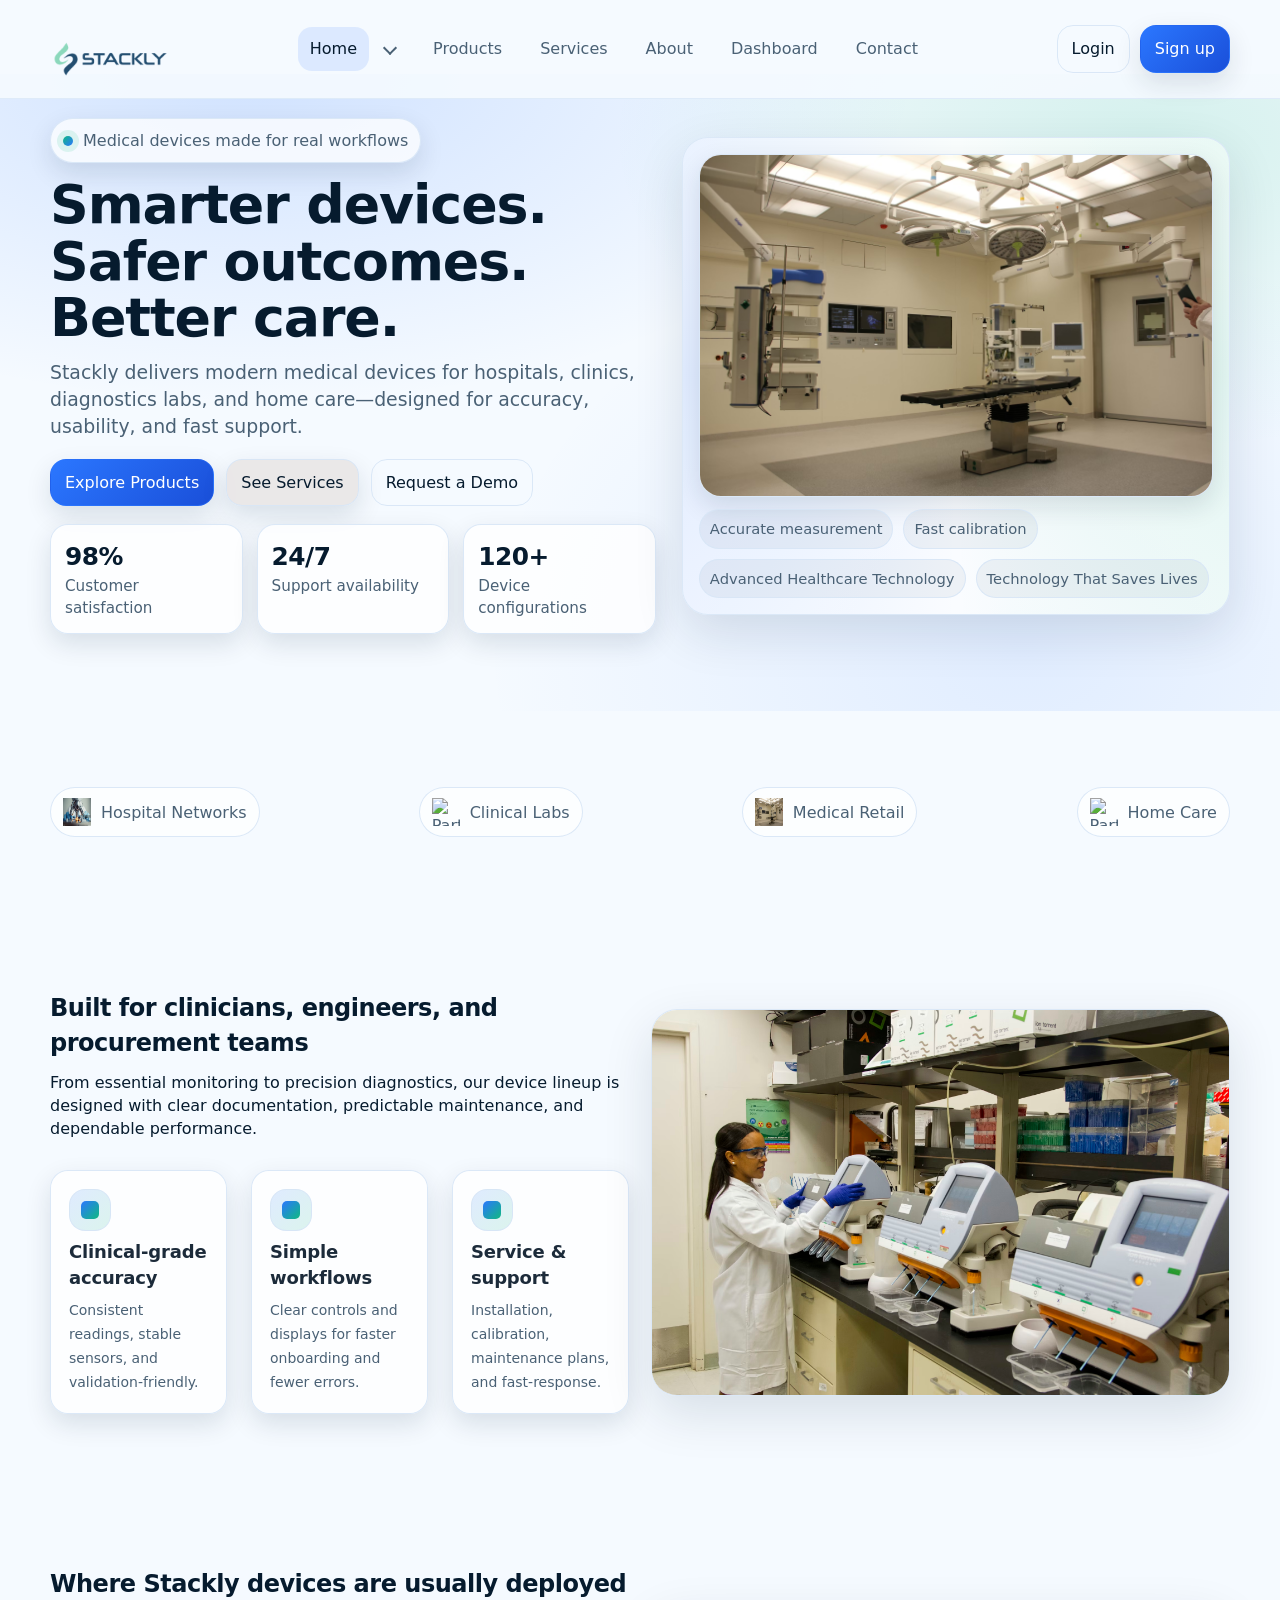
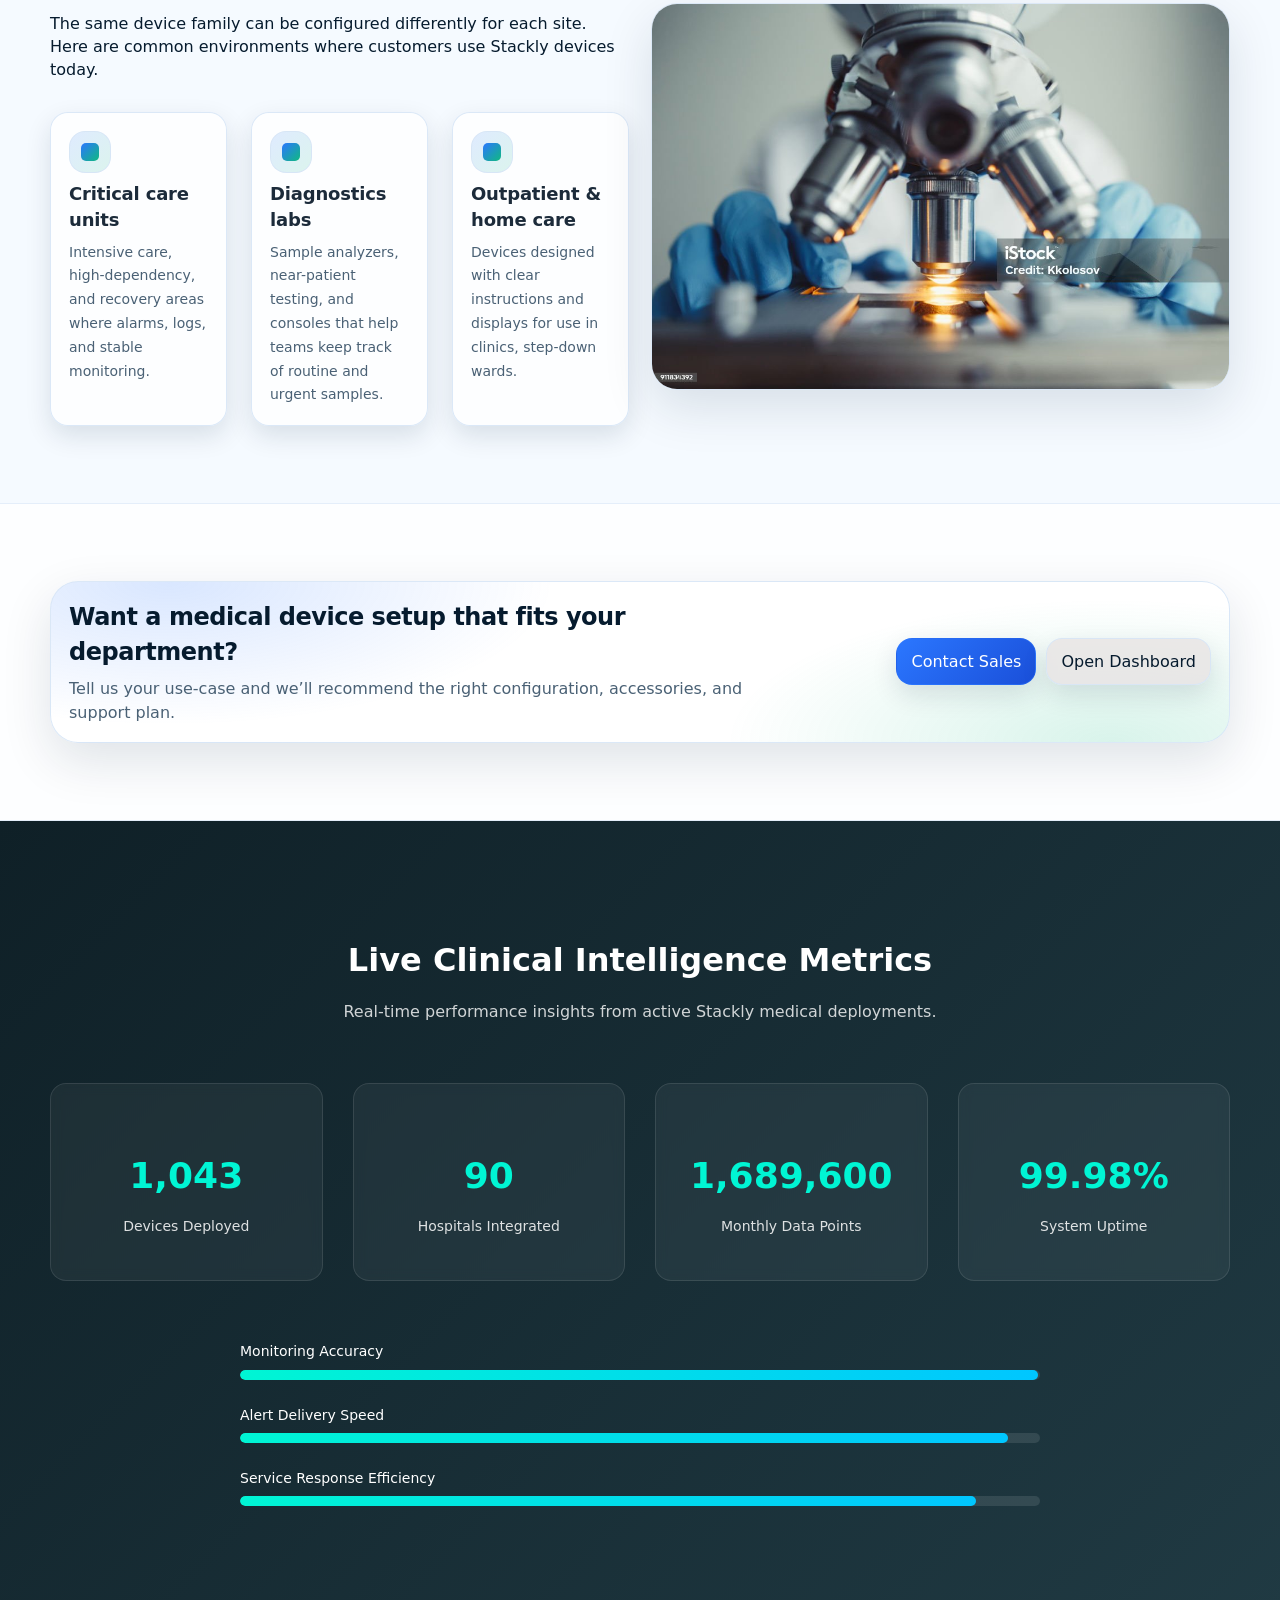
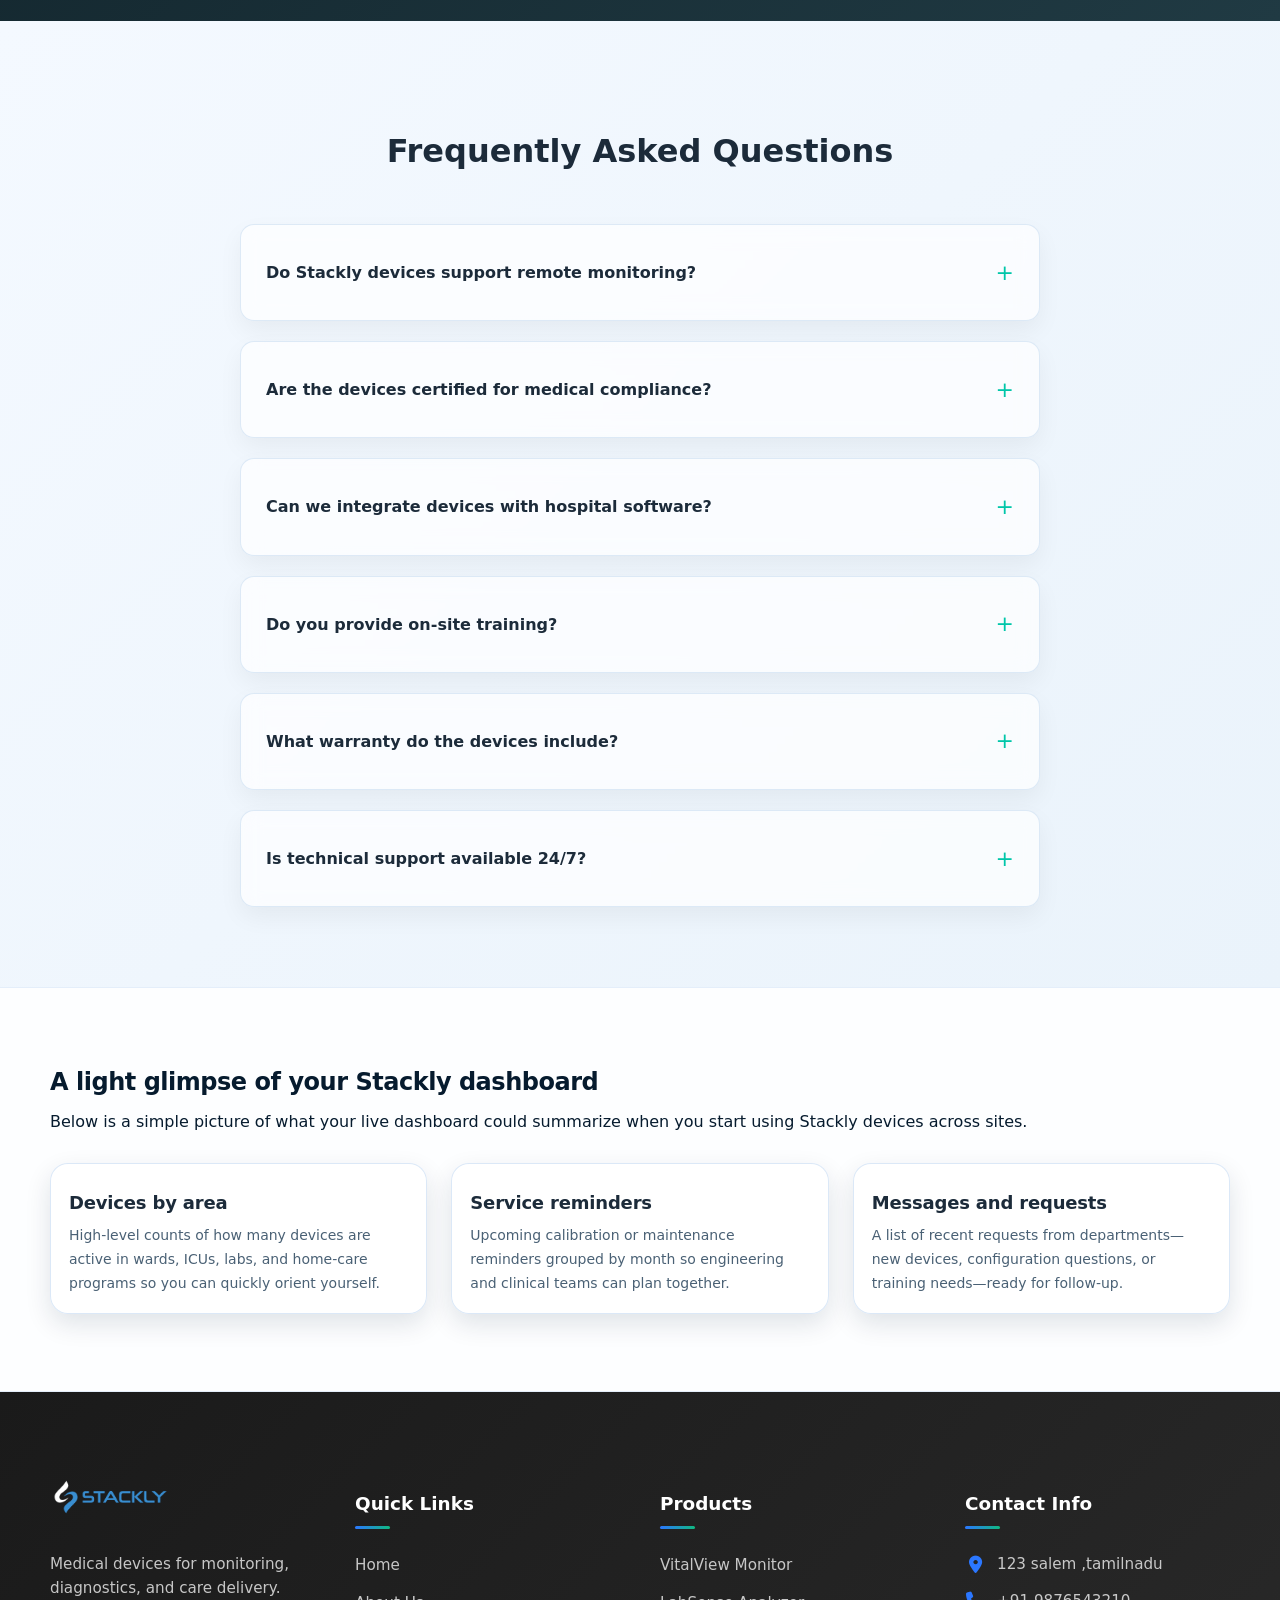
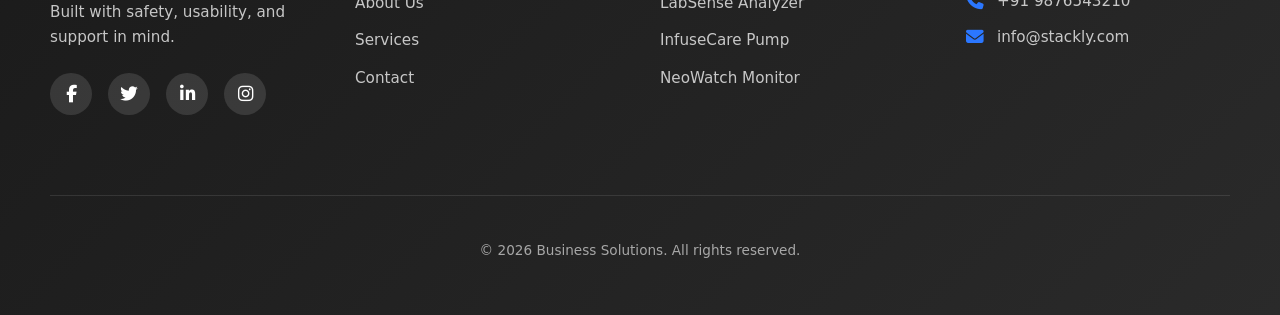
==== index.html @ 5d465661 "first commit" ====
<!doctype html>
<html lang="en">
  <head>
    <meta charset="utf-8" />
    <meta name="viewport" content="width=device-width, initial-scale=1" />
    <title>Stackly Medical Devices | Home</title>
    <meta name="description" content="Stackly builds modern medical devices and supports hospitals, clinics, and labs with reliable products and services." />
    <link rel="stylesheet" href="https://cdnjs.cloudflare.com/ajax/libs/font-awesome/6.4.0/css/all.min.css" />
    <link rel="stylesheet" href="home.css" />
  </head>
  <body>
    <!-- ===== STACKLY MEDICAL LOADER ===== -->
<div id="loader">
  <div class="loader-wrapper">

    <div class="medical-cross">
      <div class="cross-vertical"></div>
      <div class="cross-horizontal"></div>
    </div>

    <svg class="ecg" viewBox="0 0 200 50">
      <polyline 
        fill="none" 
        stroke="#00f5d4" 
        stroke-width="3"
        points="0,25 20,25 30,10 40,40 50,25 70,25 80,15 90,35 100,25 200,25"/>
    </svg>

    <h1 class="brand">
      Stackly <span>Medical Device</span>
    </h1>

    <div class="loading-text">Initializing System...</div>

  </div>
</div>
    <header class="topbar">
      <div class="container">
        <nav class="nav" aria-label="Primary">
          <a class="brand" href="index.html">
              <img src="assets/stack logo.png" alt="Company Logo" class="logo">
           
          </a>

          <button id="navToggle" class="nav-toggle" aria-expanded="false" aria-controls="menu">
            Menu
          </button>

          <div id="menu" class="menu" data-open="false">
            <div id="homeDropdown" class="dropdown" data-open="false">
              <a href="index.html" data-navlink="true">Home</a>
              <button id="homeDropdownBtn" type="button" aria-haspopup="true" aria-expanded="false">
                <span class="caret" aria-hidden="true"></span>
              </button>
              <div class="dropdown-panel" role="menu" aria-label="Home menu">
                <a role="menuitem" href="home.html" data-navlink="true">Home2</a>
              </div>
            </div>

            <a href="products.html" data-navlink="true">Products</a>
            <a href="services.html" data-navlink="true">Services</a>
            <a href="about.html" data-navlink="true">About</a>
            <a href="dash.html" data-navlink="true">Dashboard</a>
            <a href="contact.html" data-navlink="true">Contact</a>
            <a href="login.html" class="auth-link" data-navlink="true">Login</a>
            <a href="signup.html" class="auth-link" data-navlink="true">Sign up</a>
          </div>

          <div class="nav-actions">
            <a class="btn btn-ghost" href="login.html">Login</a>
            <a class="btn btn-primary" href="signup.html">Sign up</a>
          </div>
        </nav>
      </div>
    </header>

    <main>
      <section class="hero">
        <div class="container">
          <div class="hero-inner">
            <div class="reveal">
              <div class="kicker">
                <span class="dot" aria-hidden="true"></span>
                <span>Medical devices made for real workflows</span>
              </div>
              <h1 class="h1">Smarter devices. Safer outcomes. Better care.</h1>
              <p class="lead">
                Stackly delivers modern medical devices for hospitals, clinics, diagnostics labs, and home care—designed for accuracy,
                usability, and fast support.
              </p>
              <div class="hero-cta">
                <a class="btn btn-primary" href="products.html">Explore Products</a>
                <a class="btn" href="services.html">See Services</a>
                <a class="btn btn-ghost" href="contact.html">Request a Demo</a>
              </div>

              <div class="stats">
                <div class="stat reveal">
                  <div class="num" data-count="98" data-suffix="%">0%</div>
                  <div class="lbl">Customer satisfaction</div>
                </div>
                <div class="stat reveal">
                  <div class="num" data-count="24" data-suffix="/7">0/7</div>
                  <div class="lbl">Support availability</div>
                </div>
                <div class="stat reveal">
                  <div class="num" data-count="120" data-suffix="+">0+</div>
                  <div class="lbl">Device configurations</div>
                </div>
              </div>
            </div>

            <div class="hero-card reveal">
              <div class="hero-img hoverlift">
                <img src="assets/medic.avif" alt="Medical device hero image placeholder" />
              </div>
              <div class="chips">
                <span class="chip">Accurate measurement</span>
                <span class="chip">Fast calibration</span>
                <span class="chip">Advanced Healthcare Technology</span>
                <span class="chip">Technology That Saves Lives</span>
              </div>
            </div>
          </div>
        </div>
      </section>

      <section class="section">
        <div class="container">
          <div class="logos reveal">
            <div class="logo-pill hoverlift">
              <img src="assets/diagnosis.jpg" alt="Partner logo placeholder 1" />
              <span>Hospital Networks</span>
            </div>
            <div class="logo-pill hoverlift">
              <img src="assets/images/medic 2.avif" alt="Partner logo placeholder 2" />
              <span>Clinical Labs</span>
            </div>
            <div class="logo-pill hoverlift">
              <img src="assets/medic.avif" alt="Partner logo placeholder 3" />
              <span>Medical Retail</span>
            </div>
            <div class="logo-pill hoverlift">
              <img src="assets/homecare.avif" alt="Partner logo placeholder 4" />
              <span>Home Care</span>
            </div>
          </div>
        </div>
      </section>

      <section class="section">
        <div class="container">
          <div class="split">
            <div class="reveal">
              <h2 style="margin:0 0 10px; letter-spacing:-0.02em">Built for clinicians, engineers, and procurement teams</h2>
              <p class="muted" style="margin:0 0 14px">
                From essential monitoring to precision diagnostics, our device lineup is designed with clear documentation, predictable
                maintenance, and dependable performance.
              </p>
              <div class="grid feature-grid">
                <article class="card hoverlift reveal">
                  <div class="icon" aria-hidden="true"><i></i></div>
                  <h3>Clinical-grade accuracy</h3>
                  <p>Consistent readings, stable sensors, and validation-friendly.</p>
                </article>
                <article class="card hoverlift reveal">
                  <div class="icon" aria-hidden="true"><i></i></div>
                  <h3>Simple workflows</h3>
                  <p>Clear controls and displays for faster onboarding and fewer errors.</p>
                </article>
                <article class="card hoverlift reveal">
                  <div class="icon" aria-hidden="true"><i></i></div>
                  <h3>Service & support</h3>
                  <p>Installation, calibration, maintenance plans, and fast-response.</p>
                </article>
              </div>
            </div>

            <div class="media reveal hoverlift">
              <img src="assets/medic 2.avif" alt="Medical devices in use image placeholder" />
            </div>
          </div>
        </div>
      </section>

      <section class="section">
        <div class="container">
          <div class="split">
            <div class="reveal">
              <h2 style="margin:0 0 10px; letter-spacing:-0.02em">Where Stackly devices are usually deployed</h2>
              <p class="muted" style="margin:0 0 12px">
                The same device family can be configured differently for each site. Here are common environments where customers use Stackly
                devices today.
              </p>
              <div class="grid feature-grid">
                <article class="card hoverlift reveal">
                  <div class="icon" aria-hidden="true"><i></i></div>
                  <h3>Critical care units</h3>
                  <p>
                    Intensive care, high-dependency, and recovery areas where alarms, logs, and stable monitoring.
                  </p>
                </article>
                <article class="card hoverlift reveal">
                  <div class="icon" aria-hidden="true"><i></i></div>
                  <h3>Diagnostics labs</h3>
                  <p>
                    Sample analyzers, near-patient testing, and consoles that help teams keep track of routine and urgent samples.
                  </p>
                </article>
                <article class="card hoverlift reveal">
                  <div class="icon" aria-hidden="true"><i></i></div>
                  <h3>Outpatient & home care</h3>
                  <p>
                    Devices designed with clear instructions and displays for use in clinics, step-down wards.
                  </p>
                </article>
              </div>
            </div>

            <div class="media reveal hoverlift">
              <img src="assets/diagnosis.jpg" alt="Devices in hospital, lab, and home care image placeholder" />
            </div>
          </div>
        </div>
      </section>

      <section class="section section-alt">
        <div class="container">
          <div class="cta-band reveal">
            <div>
              <h2>Want a medical device setup that fits your department?</h2>
              <p>Tell us your use-case and we’ll recommend the right configuration, accessories, and support plan.</p>
            </div>
            <div class="cta-actions">
              <a class="btn btn-primary" href="contact.html">Contact Sales</a>
              <a class="btn" href="dashboard.html">Open Dashboard</a>
            </div>
          </div>
        </div>
      </section>


      <section class="data-section">
  <div class="container">
    <h2 class="data-title">Live Clinical Intelligence Metrics</h2>
    <p class="data-sub">
      Real-time performance insights from active Stackly medical deployments.
    </p>

    <div class="metrics-grid">

      <div class="metric-card">
        <h3 id="devices">0</h3>
        <p>Devices Deployed</p>
      </div>

      <div class="metric-card">
        <h3 id="hospitals">0</h3>
        <p>Hospitals Integrated</p>
      </div>

      <div class="metric-card">
        <h3 id="datapoints">0</h3>
        <p>Monthly Data Points</p>
      </div>

      <div class="metric-card">
        <h3 id="uptime">0%</h3>
        <p>System Uptime</p>
      </div>

    </div>

    <!-- Progress Bars -->
    <div class="performance-bars">

      <div class="bar">
        <span>Monitoring Accuracy</span>
        <div class="progress">
          <div class="progress-fill" data-width="99.7%"></div>
        </div>
      </div>

      <div class="bar">
        <span>Alert Delivery Speed</span>
        <div class="progress">
          <div class="progress-fill" data-width="96%"></div>
        </div>
      </div>

      <div class="bar">
        <span>Service Response Efficiency</span>
        <div class="progress">
          <div class="progress-fill" data-width="92%"></div>
        </div>
      </div>

    </div>

  </div>
</section>

      <section class="faq-section">
  <div class="container">
    <h2 class="faq-title">Frequently Asked Questions</h2>

    <div class="faq-container">

      <div class="faq-item">
        <div class="faq-question">
          <h3>Do Stackly devices support remote monitoring?</h3>
          <span class="faq-icon">+</span>
        </div>
        <div class="faq-answer">
          <p>Yes. Our advanced systems support secure remote monitoring for hospitals, clinics, and diagnostic centers with real-time analytics.</p>
        </div>
      </div>

      <div class="faq-item">
        <div class="faq-question">
          <h3>Are the devices certified for medical compliance?</h3>
          <span class="faq-icon">+</span>
        </div>
        <div class="faq-answer">
          <p>All Stackly devices follow international safety standards and regulatory certifications required for clinical environments.</p>
        </div>
      </div>

      <div class="faq-item">
        <div class="faq-question">
          <h3>Can we integrate devices with hospital software?</h3>
          <span class="faq-icon">+</span>
        </div>
        <div class="faq-answer">
          <p>Yes. Our systems support API integration with existing hospital management software and cloud dashboards.</p>
        </div>
      </div>

      <div class="faq-item">
        <div class="faq-question">
          <h3>Do you provide on-site training?</h3>
          <span class="faq-icon">+</span>
        </div>
        <div class="faq-answer">
          <p>We offer both virtual and on-site professional training sessions to ensure proper implementation and usage.</p>
        </div>
      </div>

      <div class="faq-item">
        <div class="faq-question">
          <h3>What warranty do the devices include?</h3>
          <span class="faq-icon">+</span>
        </div>
        <div class="faq-answer">
          <p>Devices include standard warranty coverage with optional extended service plans available.</p>
        </div>
      </div>

      <div class="faq-item">
        <div class="faq-question">
          <h3>Is technical support available 24/7?</h3>
          <span class="faq-icon">+</span>
        </div>
        <div class="faq-answer">
          <p>Yes. Our technical team provides 24/7 support assistance for all enterprise clients.</p>
        </div>
      </div>

    </div>
  </div>
</section>

      <section class="section section-alt">
        <div class="container">
          <h2 class="reveal" style="margin:0 0 10px; letter-spacing:-0.02em">A light glimpse of your Stackly dashboard</h2>
          <p class="muted reveal" style="margin:0 0 12px">
            Below is a simple picture of what your live dashboard could summarize when you start using Stackly devices across sites.
          </p>
          <div class="grid feature-grid">
            <article class="card hoverlift reveal">
              <h3>Devices by area</h3>
              <p>
                High-level counts of how many devices are active in wards, ICUs, labs, and home-care programs so you can quickly orient
                yourself.
              </p>
            </article>
            <article class="card hoverlift reveal">
              <h3>Service reminders</h3>
              <p>
                Upcoming calibration or maintenance reminders grouped by month so engineering and clinical teams can plan together.
              </p>
            </article>
            <article class="card hoverlift reveal">
              <h3>Messages and requests</h3>
              <p>
                A list of recent requests from departments—new devices, configuration questions, or training needs—ready for follow-up.
              </p>
            </article>
          </div>
        </div>
      </section>
    </main>

<!-- ===== STACKLY MEDICAL ENTERPRISE FOOTER ===== -->
 <footer>
        <div class="container">
            <div class="footer-grid">
                <div class="footer-col">
                     <a href="index.html" class="logo">
                    <img src="assets/stack logo.png" alt="Website Logo">
                </a>
                    <p>Medical devices for monitoring, diagnostics, and care delivery. Built with safety, usability, and support in mind.</p>
                    <div class="social-links">
                        <a href="404.html"><i class="fab fa-facebook-f"></i></a>
                        <a href="404.html"><i class="fab fa-twitter"></i></a>
                        <a href="404.html"><i class="fab fa-linkedin-in"></i></a>
                        <a href="404.html"><i class="fab fa-instagram"></i></a>
                    </div>
                </div>
                <div class="footer-col">
                    <h3>Quick Links</h3>
                    <ul>
                        <li><a href="index.html">Home</a></li>
                        <li><a href="about.html">About Us</a></li>
                        <li><a href="services.html">Services</a></li>
                        <li><a href="contact.html">Contact</a></li>
                    </ul>
                </div>
                <div class="footer-col">
                    <h3>Products</h3>
                    <ul>
                        <li><a href="404.html">VitalView Monitor</a></li>
                        <li><a href="404.html">LabSense Analyzer</a></li>
                        <li><a href="404.html">InfuseCare Pump</a></li>
                        <li><a href="404.html">NeoWatch Monitor</a></li>
                    </ul>
                </div>
                <div class="footer-col">
                    <h3>Contact Info</h3>
                    <ul class="contact-info">
                        <li><i class="fas fa-map-marker-alt"></i> 123 salem ,tamilnadu</li>
                        <li><i class="fas fa-phone"></i> +91 9876543210</li>
                        <li><i class="fas fa-envelope"></i> info@stackly.com</li>
                    </ul>
                </div>
            </div>
            <div class="footer-bottom">
                <p>&copy; 2026 Business Solutions. All rights reserved.</p>
            </div>
        </div>
    </footer>

    <script src="js/main.js"></script>
    <script src="js/home.js"></script>
  </body>
</html>
---- home.css ----
@import url("style.css");

.stats{
  display:grid;
  grid-template-columns: repeat(3, 1fr);
  gap: 14px;
  margin-top: 18px;
}
.stat{
  background: rgba(255,255,255,0.78);
  border: 1px solid rgba(215,230,247,0.9);
  border-radius: 18px;
  padding: 14px 14px;
  box-shadow: var(--shadow2);
}
.stat .num{
  font-size: 1.55rem;
  font-weight: 900;
  letter-spacing: -0.02em;
}
.stat .lbl{color: var(--muted); font-size: 0.95rem}

.logos{
  display:flex;
  gap: 14px;
  flex-wrap:wrap;
  justify-content:space-between;
  align-items:center;
  opacity:0.9;
}
.logo-pill{
  padding: 10px 12px;
  border-radius: 999px;
  background: rgba(255,255,255,0.72);
  border: 1px solid rgba(215,230,247,0.9);
  color: var(--muted);
  display:flex;
  align-items:center;
  gap: 10px;
}
.logo-pill img{width: 28px; height: 28px}

.feature-grid{
  grid-template-columns: repeat(3, 1fr);
}

.cta-band{
  border-radius: 28px;
  padding: 18px;
  border: 1px solid rgba(215,230,247,0.9);
  background:
    radial-gradient(700px 260px at 10% 0%, rgba(43,119,255,0.18), transparent 55%),
    radial-gradient(700px 260px at 90% 100%, rgba(16,185,129,0.16), transparent 55%),
    rgba(255,255,255,0.78);
  box-shadow: var(--shadow);
  display:grid;
  grid-template-columns: 1.2fr 0.8fr;
  gap: 16px;
  align-items:center;
}
.cta-band h2{margin:0 0 8px; letter-spacing:-0.02em}
.cta-band p{margin:0; color: var(--muted)}
.cta-actions{display:flex; gap:10px; justify-content:flex-end; flex-wrap:wrap}

@media (max-width: 980px){
  .feature-grid{grid-template-columns: 1fr 1fr}
  .stats{grid-template-columns: 1fr 1fr}
  .cta-band{grid-template-columns: 1fr}
  .cta-actions{justify-content:flex-start}
}
@media (max-width: 560px){
  .feature-grid{grid-template-columns: 1fr}
  .stats{grid-template-columns: 1fr}
  .logos{justify-content:flex-start}
}

/* ===== PREMIUM MEDICAL LOADER ===== */

#loader {
  position: fixed;
  width: 100%;
  height: 100vh;
  background: linear-gradient(135deg, #0f2027, #203a43, #2c5364);
  display: flex;
  justify-content: center;
  align-items: center;
  z-index: 9999;
  overflow: hidden;
}

.loader-wrapper {
  text-align: center;
  color: white;
  position: relative;
}

/* ===== ROTATING MEDICAL CROSS ===== */

.medical-cross {
  position: relative;
  width: 80px;
  height: 80px;
  margin: 0 auto 30px;
  animation: rotateCross 3s linear infinite;
}

.cross-vertical,
.cross-horizontal {
  position: absolute;
  background: #00f5d4;
  border-radius: 6px;
  box-shadow: 0 0 20px #00f5d4;
}

.cross-vertical {
  width: 20px;
  height: 80px;
  left: 30px;
}

.cross-horizontal {
  height: 20px;
  width: 80px;
  top: 30px;
}

@keyframes rotateCross {
  from { transform: rotate(0deg); }
  to { transform: rotate(360deg); }
}

/* ===== ECG ANIMATION ===== */

.ecg {
  width: 220px;
  margin: 20px auto;
  animation: ecgMove 1.2s linear infinite;
}

@keyframes ecgMove {
  from { transform: translateX(-20px); }
  to { transform: translateX(20px); }
}

/* ===== BRAND ANIMATION ===== */

.brand {
  font-size: 28px;
  font-weight: 700;
  margin-top: 20px;
  letter-spacing: 1px;
  animation: fadeInUp 1s ease forwards;
}

.brand span {
  display: block;
  font-size: 14px;
  font-weight: 400;
  color: #00f5d4;
  margin-top: 5px;
}

.loading-text {
  margin-top: 15px;
  font-size: 13px;
  opacity: 0.7;
  animation: blink 1.5s infinite;
}

/* Glow background pulse */

#loader::before {
  content: "";
  position: absolute;
  width: 300px;
  height: 300px;
  background: #00f5d4;
  border-radius: 50%;
  opacity: 0.1;
  animation: glowPulse 2s infinite;
}

@keyframes glowPulse {
  0% { transform: scale(0.8); opacity: 0.1; }
  50% { transform: scale(1.2); opacity: 0.2; }
  100% { transform: scale(0.8); opacity: 0.1; }
}

@keyframes fadeInUp {
  from {
    opacity: 0;
    transform: translateY(20px);
  }
  to {
    opacity: 1;
    transform: translateY(0);
  }
}

@keyframes blink {
  0%,100% { opacity: 0.7; }
  50% { opacity: 1; }
}

/* Hide loader smoothly */
.loader-hidden {
  opacity: 0;
  visibility: hidden;
  transition: opacity 0.6s ease, visibility 0.6s;
}
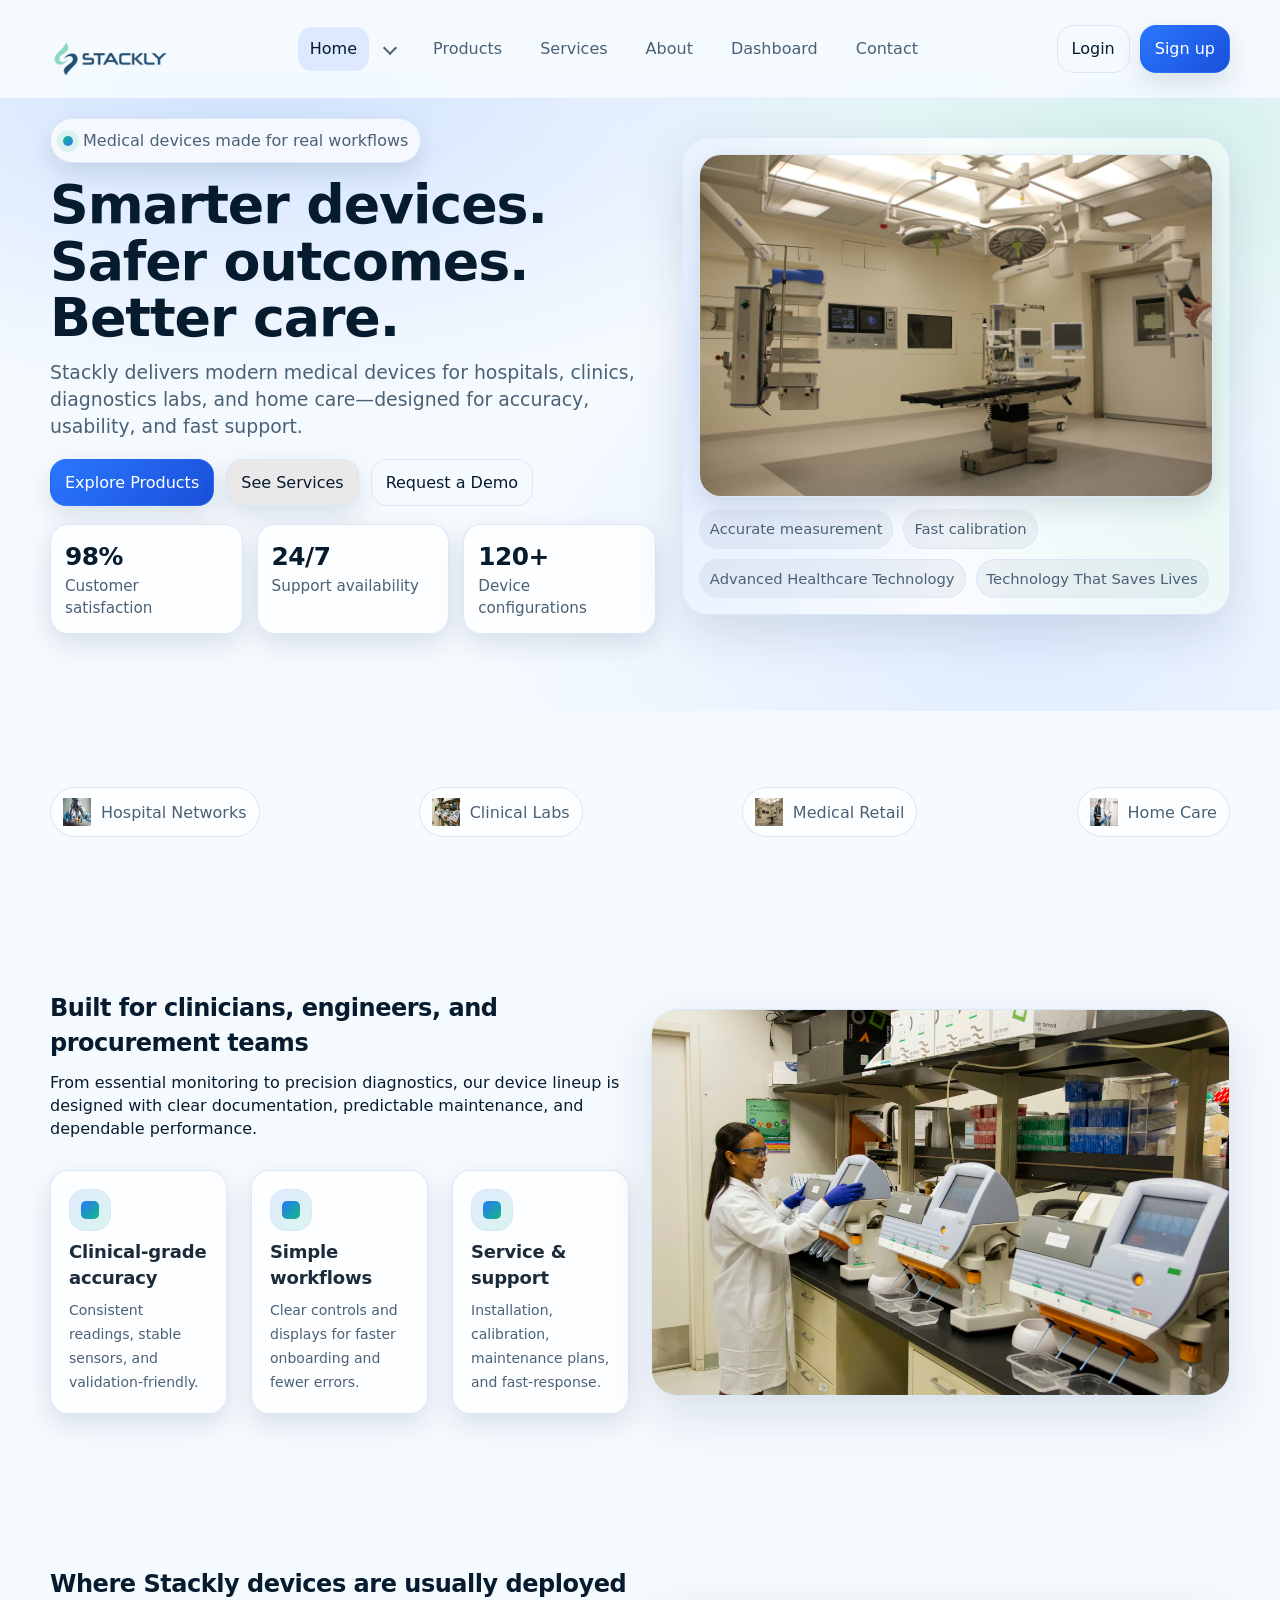
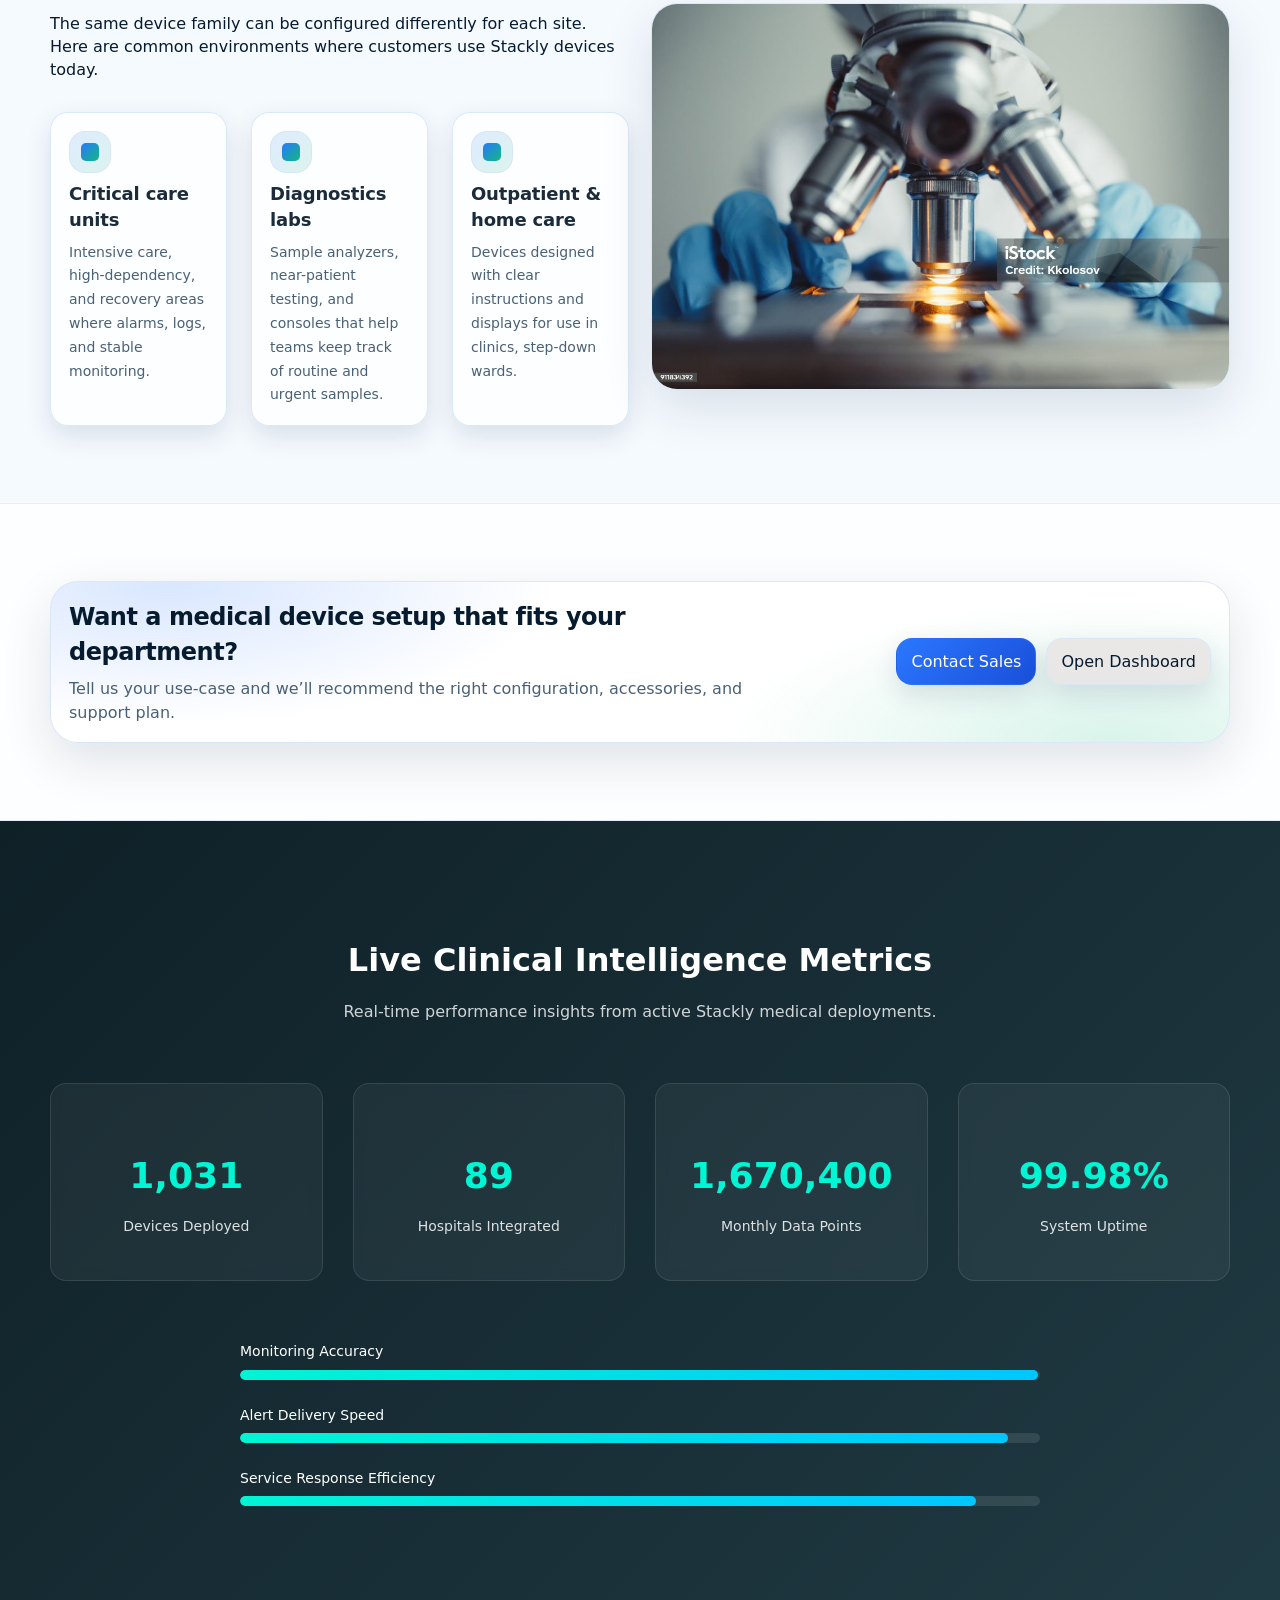
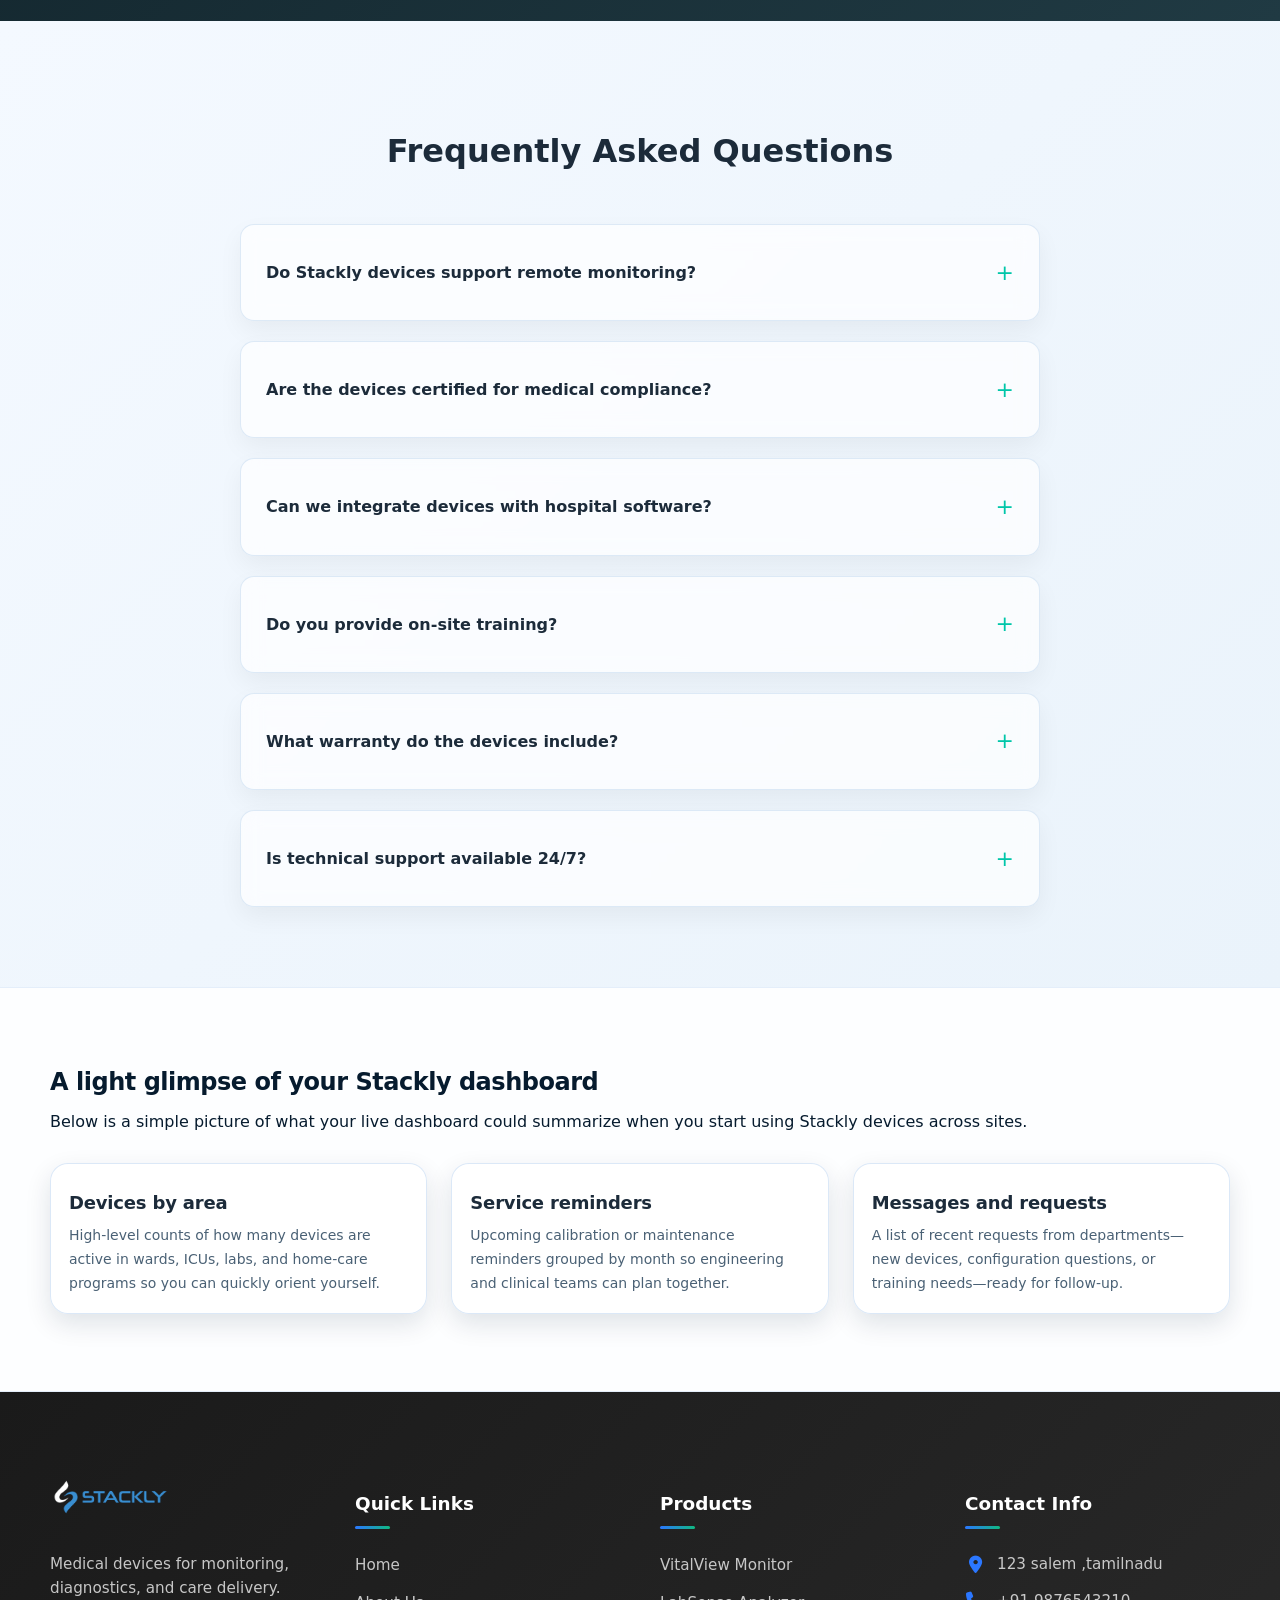
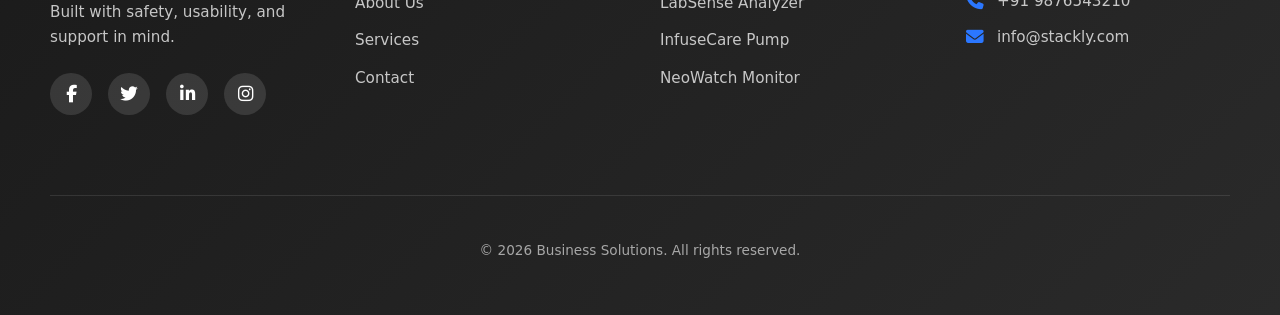
==== commit 0d3b7ae1: "first t" ====
--- a/index.html
+++ b/index.html
@@ -133,7 +133,7 @@
               <span>Hospital Networks</span>
             </div>
             <div class="logo-pill hoverlift">
-              <img src="assets/images/medic 2.avif" alt="Partner logo placeholder 2" />
+              <img src="assets/medic 2.avif" alt="Partner logo placeholder 2" />
               <span>Clinical Labs</span>
             </div>
             <div class="logo-pill hoverlift">
@@ -141,7 +141,7 @@
               <span>Medical Retail</span>
             </div>
             <div class="logo-pill hoverlift">
-              <img src="assets/homecare.avif" alt="Partner logo placeholder 4" />
+              <img src="assets/customer.webp" alt="Partner logo placeholder 4" />
               <span>Home Care</span>
             </div>
           </div>
